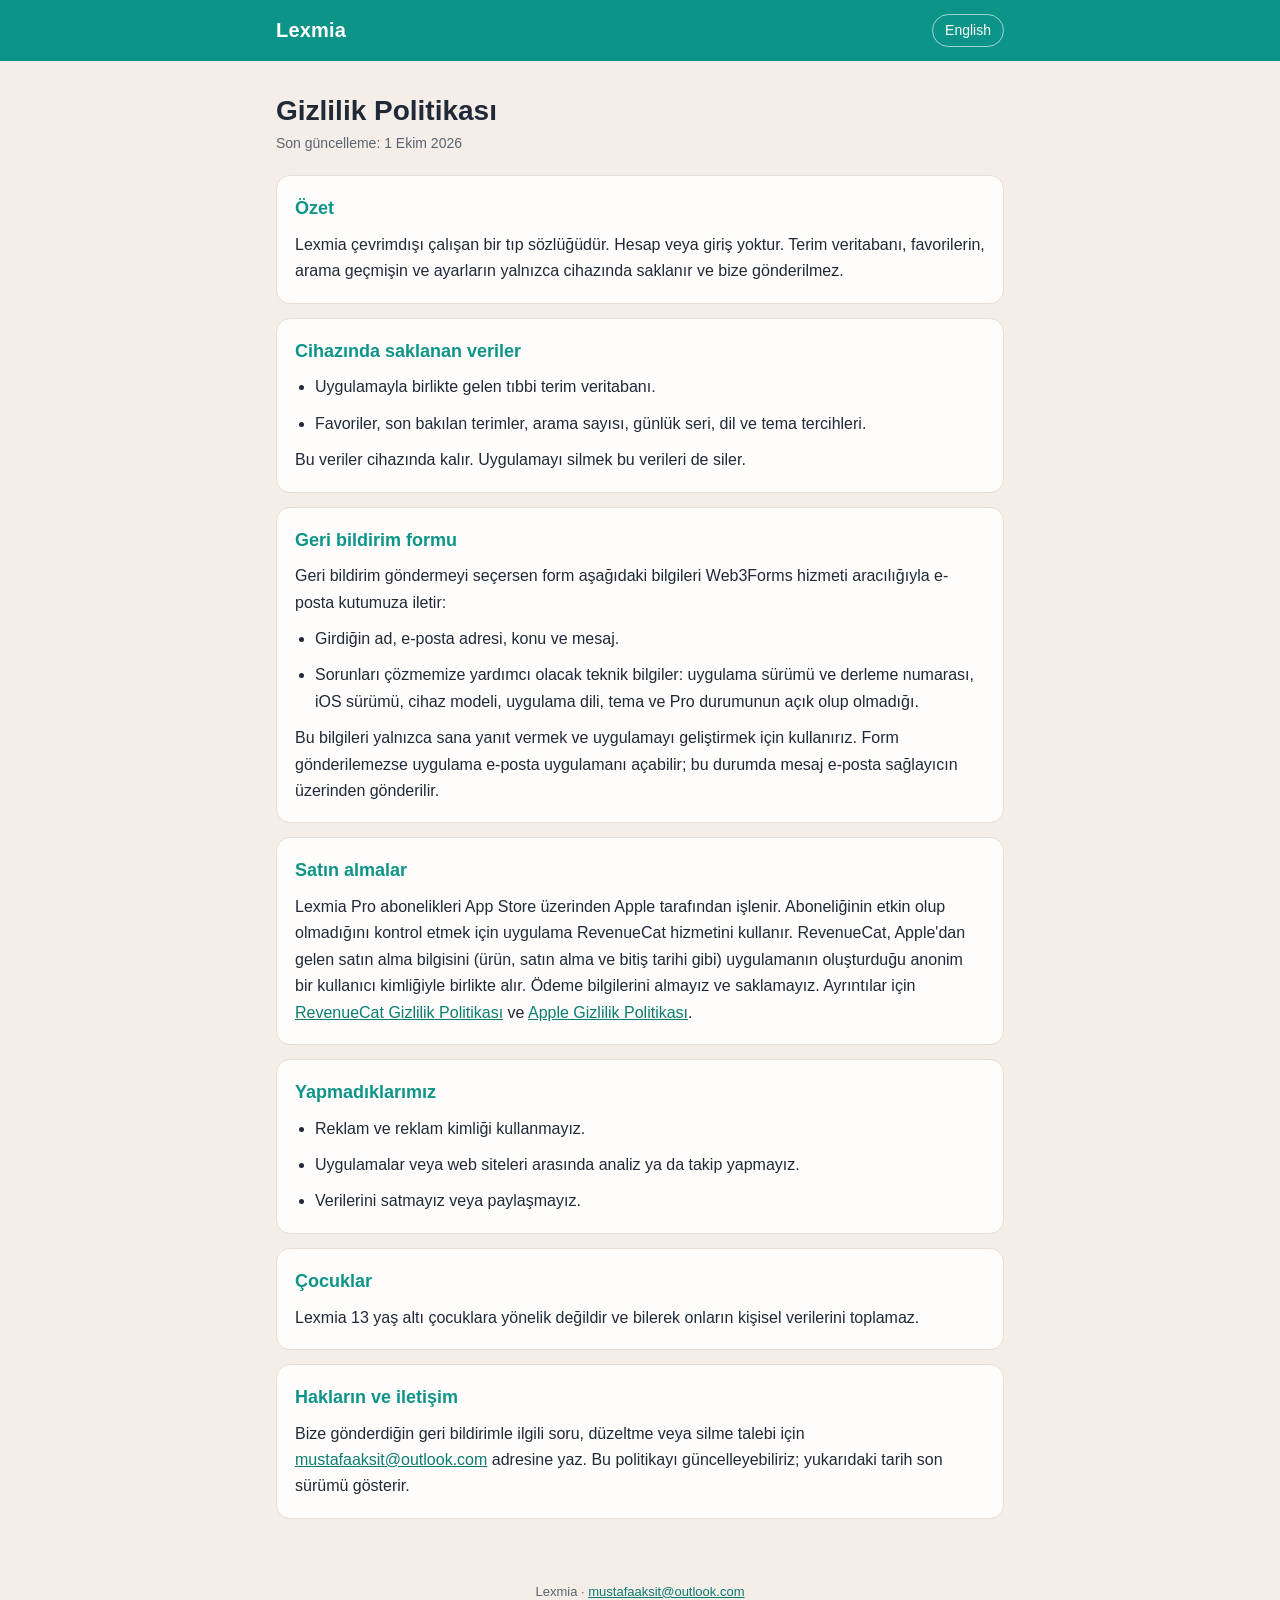
==== privacy-tr.html @ ae0ca076 "Add Lexmia privacy policy and support pages (TR/EN)" ====
<!doctype html>
<html lang="tr"><head><meta charset="utf-8"><meta name="viewport" content="width=device-width,initial-scale=1">
<title>Gizlilik Politikası - Lexmia</title><meta name="description" content="Lexmia gizlilik politikası">
<link rel="stylesheet" href="style.css"></head>
<body><header><div class="wrap"><a class="brand" href="index-tr.html">Lexmia</a><a class="lang" href="privacy.html" hreflang="en">English</a></div></header>
<main><div class="wrap">
<h1>Gizlilik Politikası</h1><p class="meta">Son güncelleme: 1 Ekim 2026</p>
<section><h2>Özet</h2><p>Lexmia çevrimdışı çalışan bir tıp sözlüğüdür. Hesap veya giriş yoktur. Terim veritabanı, favorilerin, arama geçmişin ve ayarların yalnızca cihazında saklanır ve bize gönderilmez.</p></section>
<section><h2>Cihazında saklanan veriler</h2><ul><li>Uygulamayla birlikte gelen tıbbi terim veritabanı.</li><li>Favoriler, son bakılan terimler, arama sayısı, günlük seri, dil ve tema tercihleri.</li></ul><p>Bu veriler cihazında kalır. Uygulamayı silmek bu verileri de siler.</p></section>
<section><h2>Geri bildirim formu</h2><p>Geri bildirim göndermeyi seçersen form aşağıdaki bilgileri Web3Forms hizmeti aracılığıyla e-posta kutumuza iletir:</p><ul><li>Girdiğin ad, e-posta adresi, konu ve mesaj.</li><li>Sorunları çözmemize yardımcı olacak teknik bilgiler: uygulama sürümü ve derleme numarası, iOS sürümü, cihaz modeli, uygulama dili, tema ve Pro durumunun açık olup olmadığı.</li></ul><p>Bu bilgileri yalnızca sana yanıt vermek ve uygulamayı geliştirmek için kullanırız. Form gönderilemezse uygulama e-posta uygulamanı açabilir; bu durumda mesaj e-posta sağlayıcın üzerinden gönderilir.</p></section>
<section><h2>Satın almalar</h2><p>Lexmia Pro abonelikleri App Store üzerinden Apple tarafından işlenir. Aboneliğinin etkin olup olmadığını kontrol etmek için uygulama RevenueCat hizmetini kullanır. RevenueCat, Apple'dan gelen satın alma bilgisini (ürün, satın alma ve bitiş tarihi gibi) uygulamanın oluşturduğu anonim bir kullanıcı kimliğiyle birlikte alır. Ödeme bilgilerini almayız ve saklamayız. Ayrıntılar için <a href="https://www.revenuecat.com/privacy">RevenueCat Gizlilik Politikası</a> ve <a href="https://www.apple.com/tr/legal/privacy/">Apple Gizlilik Politikası</a>.</p></section>
<section><h2>Yapmadıklarımız</h2><ul><li>Reklam ve reklam kimliği kullanmayız.</li><li>Uygulamalar veya web siteleri arasında analiz ya da takip yapmayız.</li><li>Verilerini satmayız veya paylaşmayız.</li></ul></section>
<section><h2>Çocuklar</h2><p>Lexmia 13 yaş altı çocuklara yönelik değildir ve bilerek onların kişisel verilerini toplamaz.</p></section>
<section><h2>Hakların ve iletişim</h2><p>Bize gönderdiğin geri bildirimle ilgili soru, düzeltme veya silme talebi için <a href="mailto:mustafaaksit@outlook.com">mustafaaksit@outlook.com</a> adresine yaz. Bu politikayı güncelleyebiliriz; yukarıdaki tarih son sürümü gösterir.</p></section>
</div></main><footer>Lexmia &middot; <a href="mailto:mustafaaksit@outlook.com">mustafaaksit@outlook.com</a></footer></body></html>
---- style.css ----
:root{--teal:#0D9488;--teal-d:#0b7c72;--cream:#F5EDE7;--ink:#1f2937;--muted:#5b6472;--card:#fffdfb;--line:#e8ddd4}
@media (prefers-color-scheme:dark){:root{--cream:#14181b;--ink:#eef1f3;--muted:#a3acb6;--card:#1c2226;--line:#2c343a;--teal:#2bb3a6;--teal-d:#4cc6ba}}
*{box-sizing:border-box}html{-webkit-text-size-adjust:100%}
body{margin:0;background:var(--cream);color:var(--ink);font:16px/1.65 -apple-system,BlinkMacSystemFont,"Segoe UI",Roboto,Helvetica,Arial,sans-serif}
header{background:var(--teal);color:#fff}
.wrap{max-width:760px;margin:0 auto;padding:0 16px}
header .wrap{display:flex;align-items:center;justify-content:space-between;gap:12px;padding-top:14px;padding-bottom:14px}
.brand{font-weight:700;font-size:20px;color:#fff;text-decoration:none;letter-spacing:.2px}
.lang{color:#fff;text-decoration:none;border:1px solid rgba(255,255,255,.6);border-radius:999px;padding:4px 12px;font-size:14px;white-space:nowrap}
main .wrap{padding-top:24px;padding-bottom:48px}
h1{font-size:28px;line-height:1.25;margin:8px 0 4px}
.meta{color:var(--muted);font-size:14px;margin:0 0 20px}
section{background:var(--card);border:1px solid var(--line);border-radius:14px;padding:18px 18px 8px;margin:0 0 14px}
h2{font-size:18px;margin:0 0 8px;color:var(--teal)}
p,li{margin:0 0 10px}ul{padding-left:20px;margin:0 0 10px}
a{color:var(--teal-d)}
details{border-top:1px solid var(--line);padding:10px 0}details:first-of-type{border-top:0}
summary{cursor:pointer;font-weight:600}
nav.links a{display:block;background:var(--card);border:1px solid var(--line);border-radius:14px;padding:16px 18px;margin:0 0 12px;text-decoration:none;color:var(--ink);font-weight:600}
footer{color:var(--muted);font-size:13px;text-align:center;padding:0 16px 32px}
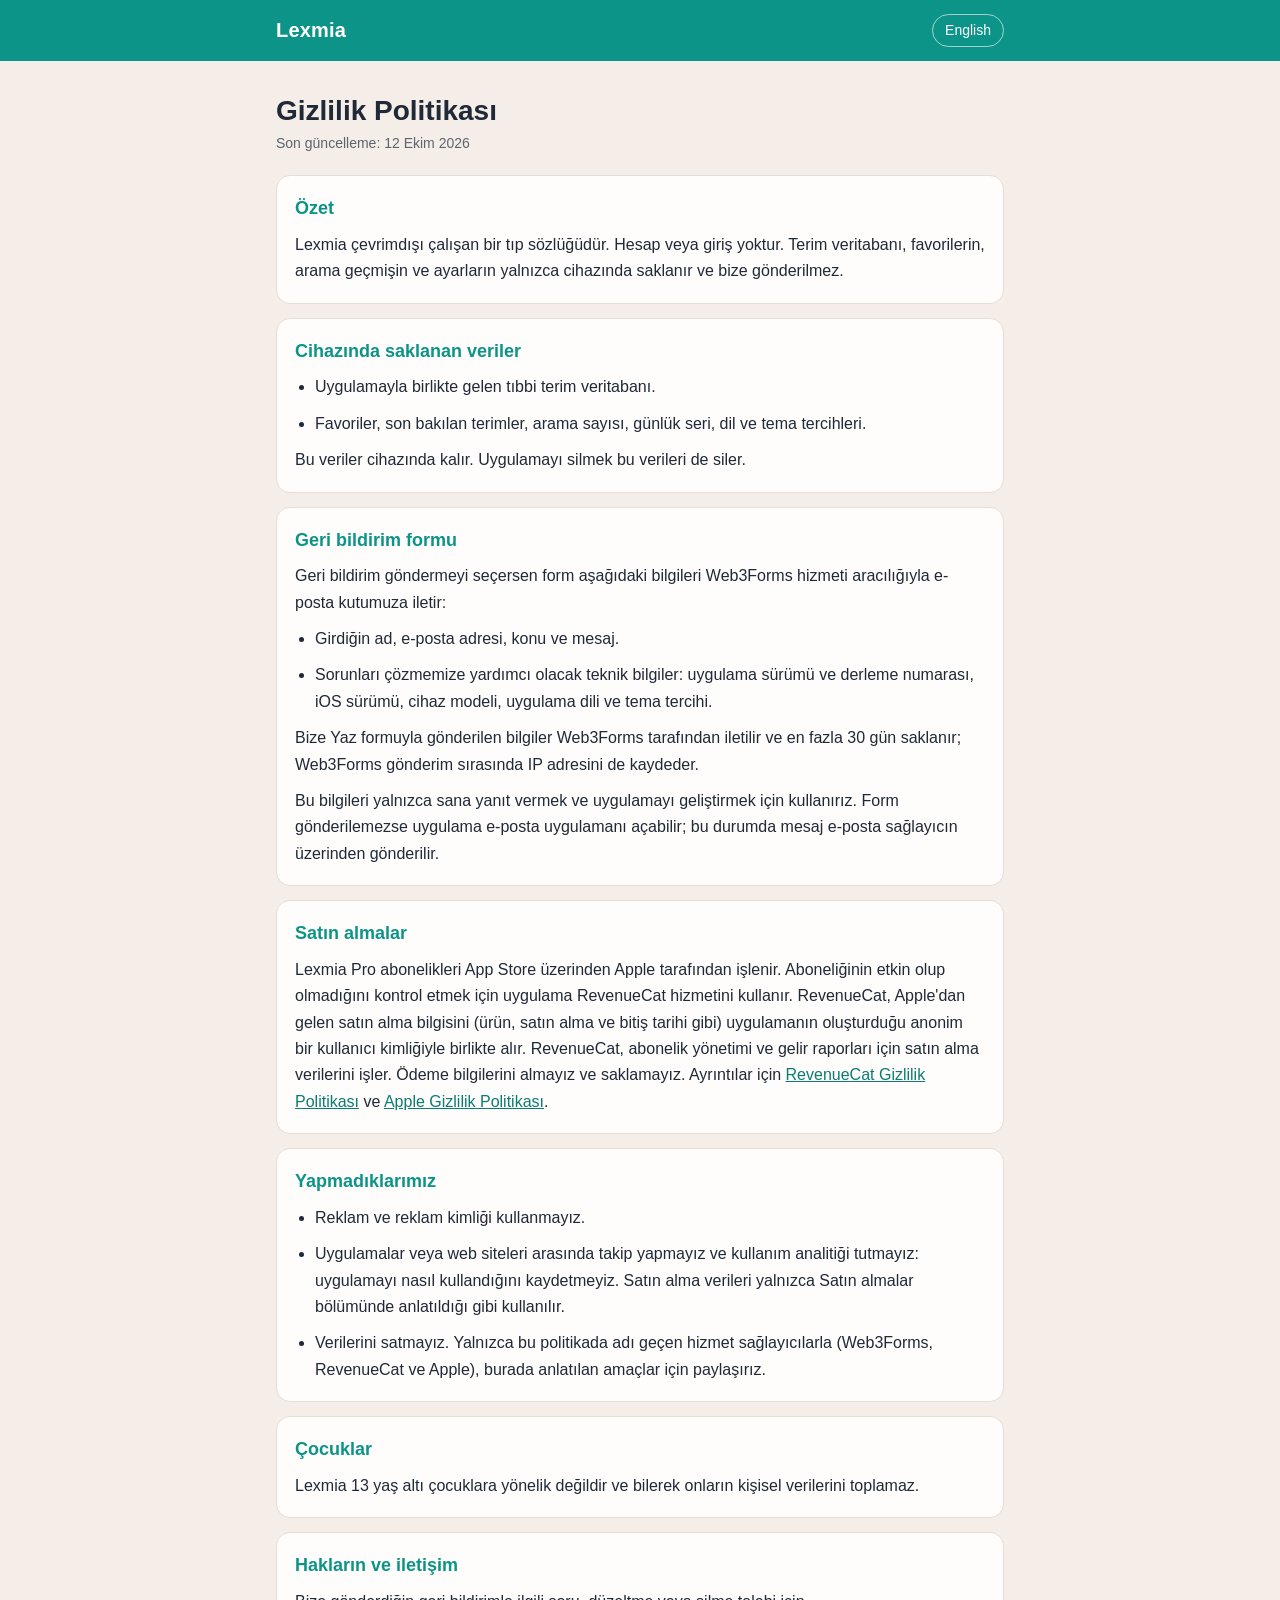
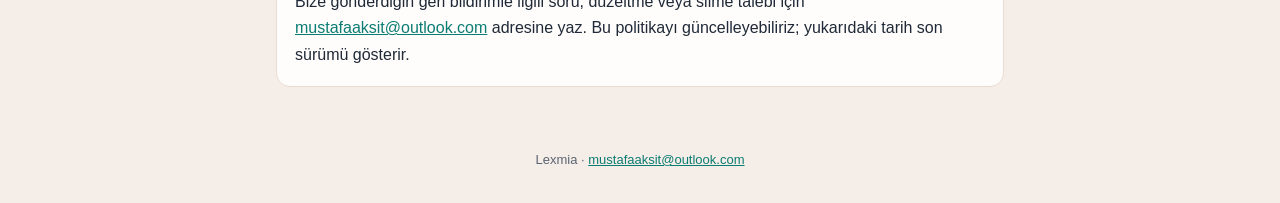
==== commit 3358acf3: "Update privacy policy: RevenueCat and Web3Forms processing Co-Authored-By: Claude Opus 5.5 <noreply@" ====
--- a/privacy-tr.html
+++ b/privacy-tr.html
@@ -4,12 +4,12 @@
 <link rel="stylesheet" href="style.css"></head>
 <body><header><div class="wrap"><a class="brand" href="index-tr.html">Lexmia</a><a class="lang" href="privacy.html" hreflang="en">English</a></div></header>
 <main><div class="wrap">
-<h1>Gizlilik Politikası</h1><p class="meta">Son güncelleme: 1 Ekim 2026</p>
+<h1>Gizlilik Politikası</h1><p class="meta">Son güncelleme: 12 Ekim 2026</p>
 <section><h2>Özet</h2><p>Lexmia çevrimdışı çalışan bir tıp sözlüğüdür. Hesap veya giriş yoktur. Terim veritabanı, favorilerin, arama geçmişin ve ayarların yalnızca cihazında saklanır ve bize gönderilmez.</p></section>
 <section><h2>Cihazında saklanan veriler</h2><ul><li>Uygulamayla birlikte gelen tıbbi terim veritabanı.</li><li>Favoriler, son bakılan terimler, arama sayısı, günlük seri, dil ve tema tercihleri.</li></ul><p>Bu veriler cihazında kalır. Uygulamayı silmek bu verileri de siler.</p></section>
-<section><h2>Geri bildirim formu</h2><p>Geri bildirim göndermeyi seçersen form aşağıdaki bilgileri Web3Forms hizmeti aracılığıyla e-posta kutumuza iletir:</p><ul><li>Girdiğin ad, e-posta adresi, konu ve mesaj.</li><li>Sorunları çözmemize yardımcı olacak teknik bilgiler: uygulama sürümü ve derleme numarası, iOS sürümü, cihaz modeli, uygulama dili, tema ve Pro durumunun açık olup olmadığı.</li></ul><p>Bu bilgileri yalnızca sana yanıt vermek ve uygulamayı geliştirmek için kullanırız. Form gönderilemezse uygulama e-posta uygulamanı açabilir; bu durumda mesaj e-posta sağlayıcın üzerinden gönderilir.</p></section>
-<section><h2>Satın almalar</h2><p>Lexmia Pro abonelikleri App Store üzerinden Apple tarafından işlenir. Aboneliğinin etkin olup olmadığını kontrol etmek için uygulama RevenueCat hizmetini kullanır. RevenueCat, Apple'dan gelen satın alma bilgisini (ürün, satın alma ve bitiş tarihi gibi) uygulamanın oluşturduğu anonim bir kullanıcı kimliğiyle birlikte alır. Ödeme bilgilerini almayız ve saklamayız. Ayrıntılar için <a href="https://www.revenuecat.com/privacy">RevenueCat Gizlilik Politikası</a> ve <a href="https://www.apple.com/tr/legal/privacy/">Apple Gizlilik Politikası</a>.</p></section>
-<section><h2>Yapmadıklarımız</h2><ul><li>Reklam ve reklam kimliği kullanmayız.</li><li>Uygulamalar veya web siteleri arasında analiz ya da takip yapmayız.</li><li>Verilerini satmayız veya paylaşmayız.</li></ul></section>
+<section><h2>Geri bildirim formu</h2><p>Geri bildirim göndermeyi seçersen form aşağıdaki bilgileri Web3Forms hizmeti aracılığıyla e-posta kutumuza iletir:</p><ul><li>Girdiğin ad, e-posta adresi, konu ve mesaj.</li><li>Sorunları çözmemize yardımcı olacak teknik bilgiler: uygulama sürümü ve derleme numarası, iOS sürümü, cihaz modeli, uygulama dili ve tema tercihi.</li></ul><p>Bize Yaz formuyla gönderilen bilgiler Web3Forms tarafından iletilir ve en fazla 30 gün saklanır; Web3Forms gönderim sırasında IP adresini de kaydeder.</p><p>Bu bilgileri yalnızca sana yanıt vermek ve uygulamayı geliştirmek için kullanırız. Form gönderilemezse uygulama e-posta uygulamanı açabilir; bu durumda mesaj e-posta sağlayıcın üzerinden gönderilir.</p></section>
+<section><h2>Satın almalar</h2><p>Lexmia Pro abonelikleri App Store üzerinden Apple tarafından işlenir. Aboneliğinin etkin olup olmadığını kontrol etmek için uygulama RevenueCat hizmetini kullanır. RevenueCat, Apple'dan gelen satın alma bilgisini (ürün, satın alma ve bitiş tarihi gibi) uygulamanın oluşturduğu anonim bir kullanıcı kimliğiyle birlikte alır. RevenueCat, abonelik yönetimi ve gelir raporları için satın alma verilerini işler. Ödeme bilgilerini almayız ve saklamayız. Ayrıntılar için <a href="https://www.revenuecat.com/privacy">RevenueCat Gizlilik Politikası</a> ve <a href="https://www.apple.com/tr/legal/privacy/">Apple Gizlilik Politikası</a>.</p></section>
+<section><h2>Yapmadıklarımız</h2><ul><li>Reklam ve reklam kimliği kullanmayız.</li><li>Uygulamalar veya web siteleri arasında takip yapmayız ve kullanım analitiği tutmayız: uygulamayı nasıl kullandığını kaydetmeyiz. Satın alma verileri yalnızca Satın almalar bölümünde anlatıldığı gibi kullanılır.</li><li>Verilerini satmayız. Yalnızca bu politikada adı geçen hizmet sağlayıcılarla (Web3Forms, RevenueCat ve Apple), burada anlatılan amaçlar için paylaşırız.</li></ul></section>
 <section><h2>Çocuklar</h2><p>Lexmia 13 yaş altı çocuklara yönelik değildir ve bilerek onların kişisel verilerini toplamaz.</p></section>
 <section><h2>Hakların ve iletişim</h2><p>Bize gönderdiğin geri bildirimle ilgili soru, düzeltme veya silme talebi için <a href="mailto:mustafaaksit@outlook.com">mustafaaksit@outlook.com</a> adresine yaz. Bu politikayı güncelleyebiliriz; yukarıdaki tarih son sürümü gösterir.</p></section>
 </div></main><footer>Lexmia &middot; <a href="mailto:mustafaaksit@outlook.com">mustafaaksit@outlook.com</a></footer></body></html>
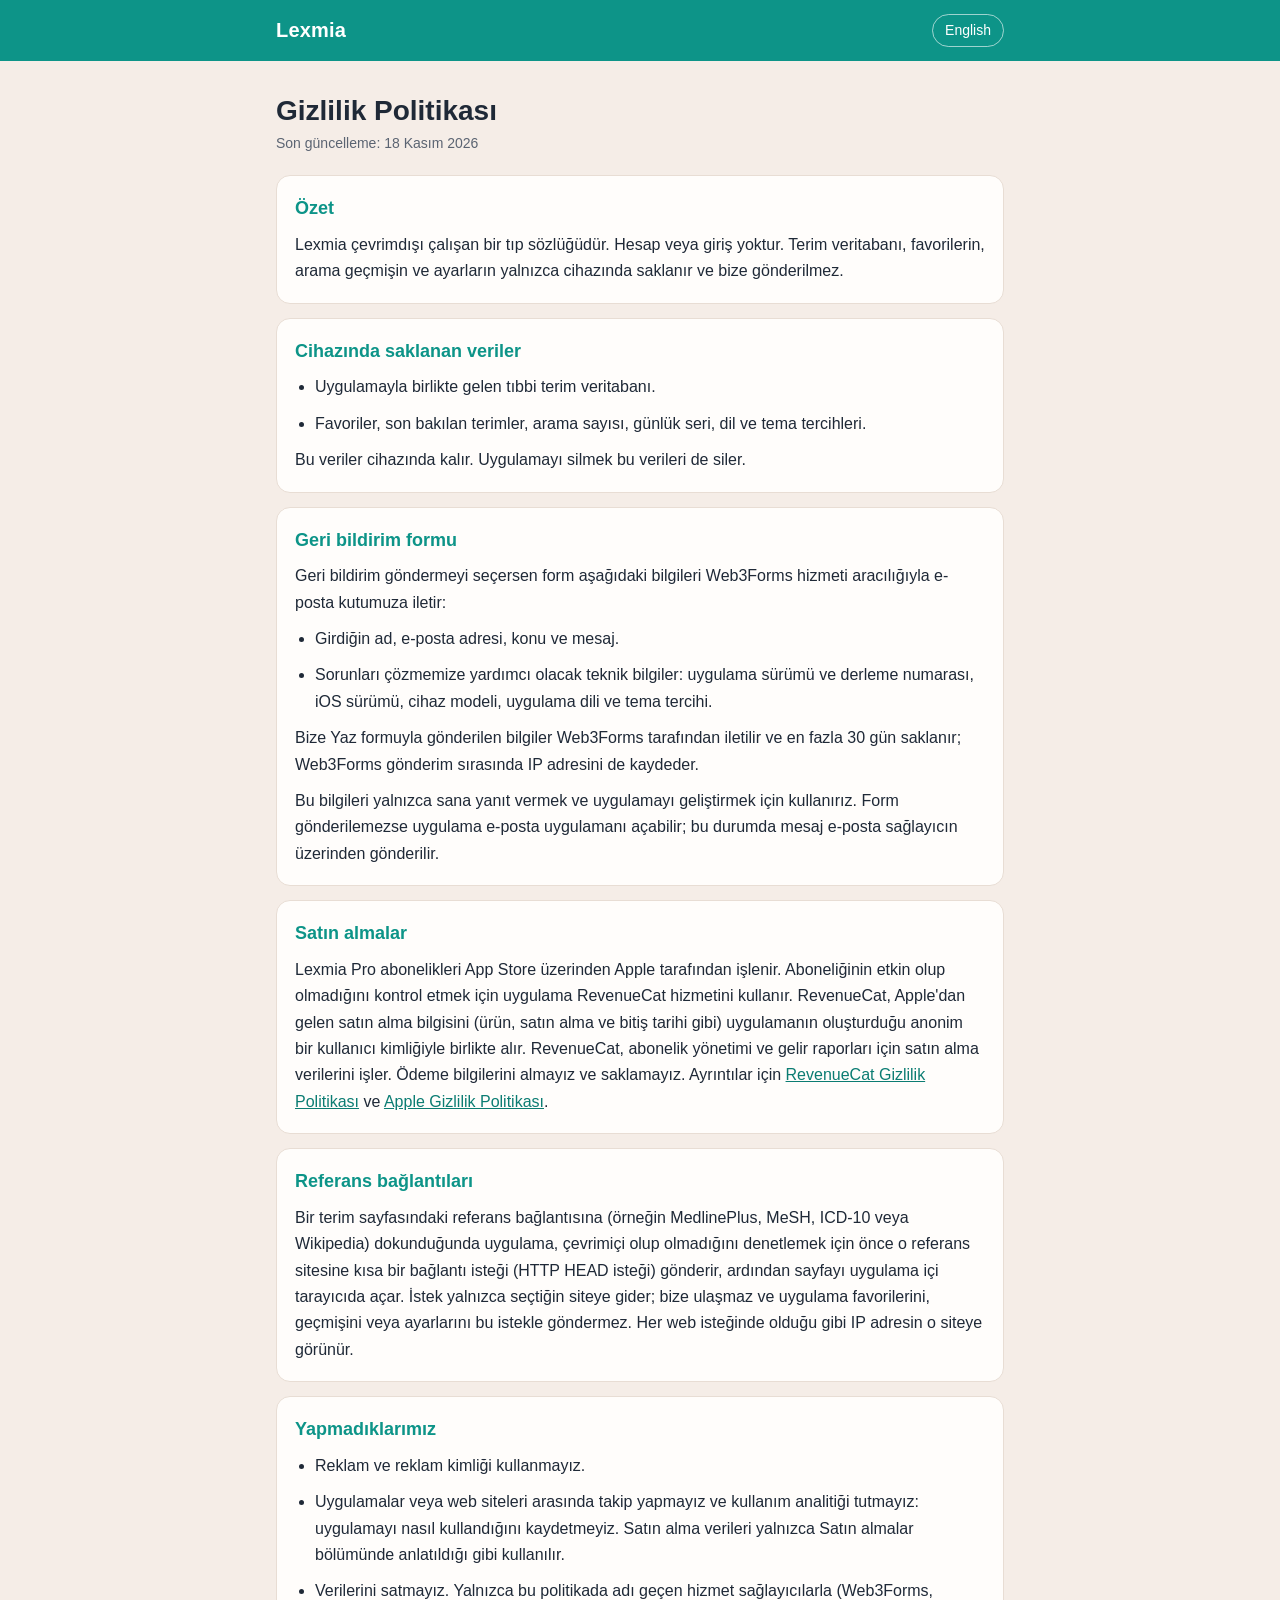
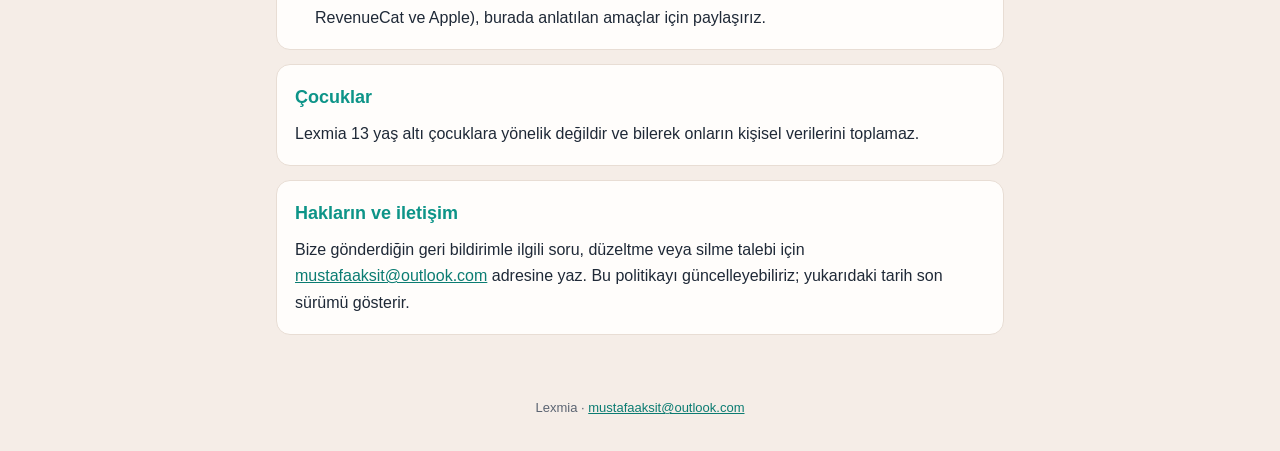
==== commit 9a8ac039: "Add Sources and methodology section to support pages; note reference-link connectivity check in priv" ====
--- a/privacy-tr.html
+++ b/privacy-tr.html
@@ -4,11 +4,12 @@
 <link rel="stylesheet" href="style.css"></head>
 <body><header><div class="wrap"><a class="brand" href="index-tr.html">Lexmia</a><a class="lang" href="privacy.html" hreflang="en">English</a></div></header>
 <main><div class="wrap">
-<h1>Gizlilik Politikası</h1><p class="meta">Son güncelleme: 12 Ekim 2026</p>
+<h1>Gizlilik Politikası</h1><p class="meta">Son güncelleme: 18 Kasım 2026</p>
 <section><h2>Özet</h2><p>Lexmia çevrimdışı çalışan bir tıp sözlüğüdür. Hesap veya giriş yoktur. Terim veritabanı, favorilerin, arama geçmişin ve ayarların yalnızca cihazında saklanır ve bize gönderilmez.</p></section>
 <section><h2>Cihazında saklanan veriler</h2><ul><li>Uygulamayla birlikte gelen tıbbi terim veritabanı.</li><li>Favoriler, son bakılan terimler, arama sayısı, günlük seri, dil ve tema tercihleri.</li></ul><p>Bu veriler cihazında kalır. Uygulamayı silmek bu verileri de siler.</p></section>
 <section><h2>Geri bildirim formu</h2><p>Geri bildirim göndermeyi seçersen form aşağıdaki bilgileri Web3Forms hizmeti aracılığıyla e-posta kutumuza iletir:</p><ul><li>Girdiğin ad, e-posta adresi, konu ve mesaj.</li><li>Sorunları çözmemize yardımcı olacak teknik bilgiler: uygulama sürümü ve derleme numarası, iOS sürümü, cihaz modeli, uygulama dili ve tema tercihi.</li></ul><p>Bize Yaz formuyla gönderilen bilgiler Web3Forms tarafından iletilir ve en fazla 30 gün saklanır; Web3Forms gönderim sırasında IP adresini de kaydeder.</p><p>Bu bilgileri yalnızca sana yanıt vermek ve uygulamayı geliştirmek için kullanırız. Form gönderilemezse uygulama e-posta uygulamanı açabilir; bu durumda mesaj e-posta sağlayıcın üzerinden gönderilir.</p></section>
 <section><h2>Satın almalar</h2><p>Lexmia Pro abonelikleri App Store üzerinden Apple tarafından işlenir. Aboneliğinin etkin olup olmadığını kontrol etmek için uygulama RevenueCat hizmetini kullanır. RevenueCat, Apple'dan gelen satın alma bilgisini (ürün, satın alma ve bitiş tarihi gibi) uygulamanın oluşturduğu anonim bir kullanıcı kimliğiyle birlikte alır. RevenueCat, abonelik yönetimi ve gelir raporları için satın alma verilerini işler. Ödeme bilgilerini almayız ve saklamayız. Ayrıntılar için <a href="https://www.revenuecat.com/privacy">RevenueCat Gizlilik Politikası</a> ve <a href="https://www.apple.com/tr/legal/privacy/">Apple Gizlilik Politikası</a>.</p></section>
+<section><h2>Referans bağlantıları</h2><p>Bir terim sayfasındaki referans bağlantısına (örneğin MedlinePlus, MeSH, ICD-10 veya Wikipedia) dokunduğunda uygulama, çevrimiçi olup olmadığını denetlemek için önce o referans sitesine kısa bir bağlantı isteği (HTTP HEAD isteği) gönderir, ardından sayfayı uygulama içi tarayıcıda açar. İstek yalnızca seçtiğin siteye gider; bize ulaşmaz ve uygulama favorilerini, geçmişini veya ayarlarını bu istekle göndermez. Her web isteğinde olduğu gibi IP adresin o siteye görünür.</p></section>
 <section><h2>Yapmadıklarımız</h2><ul><li>Reklam ve reklam kimliği kullanmayız.</li><li>Uygulamalar veya web siteleri arasında takip yapmayız ve kullanım analitiği tutmayız: uygulamayı nasıl kullandığını kaydetmeyiz. Satın alma verileri yalnızca Satın almalar bölümünde anlatıldığı gibi kullanılır.</li><li>Verilerini satmayız. Yalnızca bu politikada adı geçen hizmet sağlayıcılarla (Web3Forms, RevenueCat ve Apple), burada anlatılan amaçlar için paylaşırız.</li></ul></section>
 <section><h2>Çocuklar</h2><p>Lexmia 13 yaş altı çocuklara yönelik değildir ve bilerek onların kişisel verilerini toplamaz.</p></section>
 <section><h2>Hakların ve iletişim</h2><p>Bize gönderdiğin geri bildirimle ilgili soru, düzeltme veya silme talebi için <a href="mailto:mustafaaksit@outlook.com">mustafaaksit@outlook.com</a> adresine yaz. Bu politikayı güncelleyebiliriz; yukarıdaki tarih son sürümü gösterir.</p></section>
